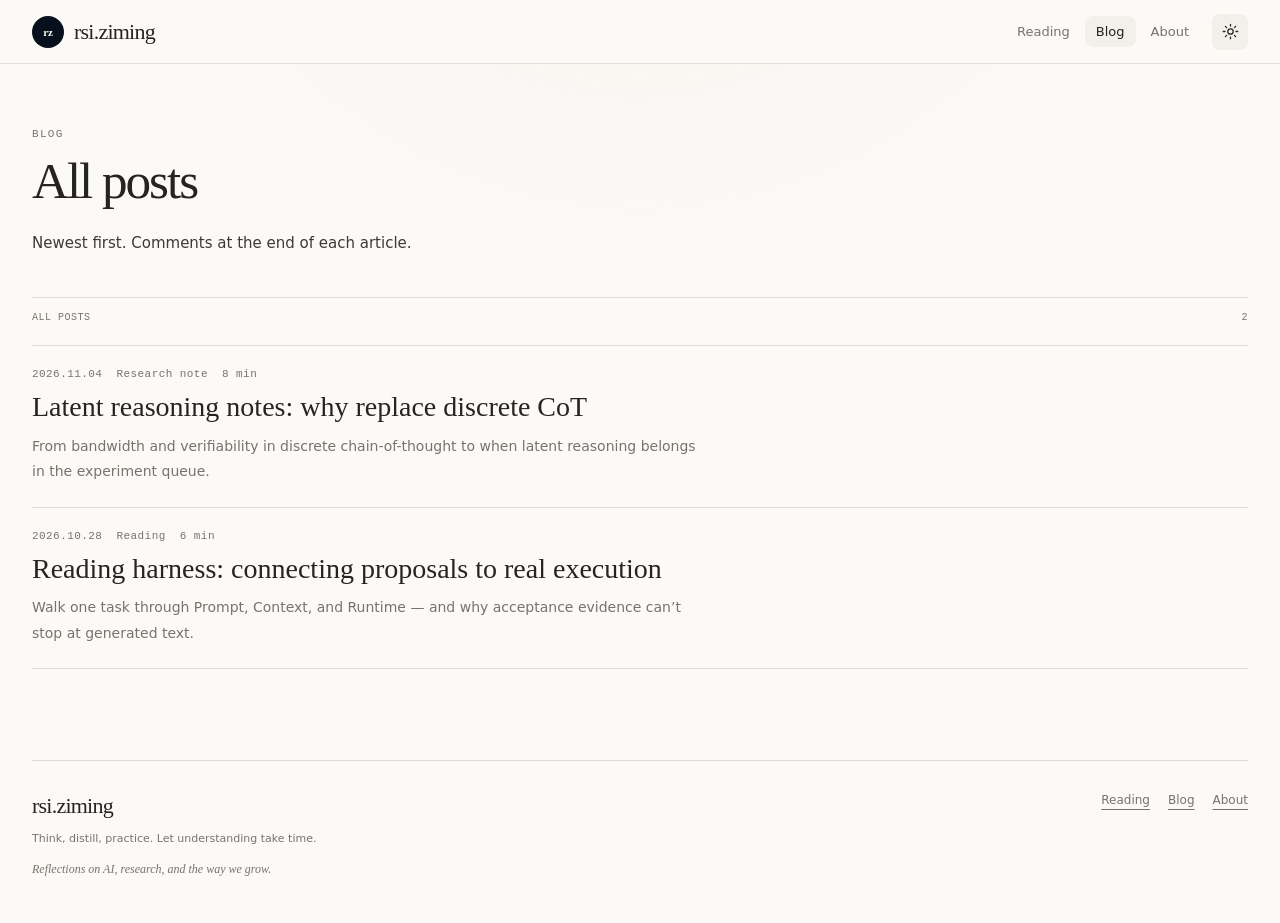
==== blog/index.html @ 31680afb "Add the rsi.ziming static site at the repository root. Serve the homepage, about page, and blog as p" ====
<!DOCTYPE html>
<html lang="en">
<head>
  <meta charset="UTF-8">
  <meta name="viewport" content="width=device-width, initial-scale=1">
  <meta name="description" content="Blog｜rsi.ziming">
  <meta name="theme-color" content="#fbfaf7">
  <title>Blog｜rsi.ziming</title>
  <script>
    (() => {
      let saved;
      try { saved = localStorage.getItem("theme"); } catch {}
      const theme = saved || (matchMedia("(prefers-color-scheme: dark)").matches ? "dark" : "light");
      document.documentElement.dataset.theme = theme;
      document.querySelector('meta[name="theme-color"]')?.setAttribute("content", theme === "dark" ? "#111210" : "#fbfaf7");
    })();
  </script>
  <link rel="stylesheet" href="../css/site.css">
</head>
<body>
  <a class="skip-link" href="#main">Skip to content</a>
  <header class="site-header">
    <a class="wordmark" href="../index.html" aria-label="rsi.ziming home">
      <span class="wordmark-mark" aria-hidden="true">rz</span>
      <span class="wordmark-name"><span class="brand-person" lang="en">rsi.ziming</span></span>
    </a>
    <div class="header-actions">
      <nav class="site-nav" aria-label="Primary">
        <a href="../index.html">Reading</a>
        <a href="index.html" aria-current="page">Blog</a>
        <a class="mobile-hidden" href="../about/index.html">About</a>
      </nav>
      <button class="theme-toggle" type="button" aria-label="Toggle light and dark theme" title="Toggle theme">
        <svg class="sun-icon" viewBox="0 0 20 20" aria-hidden="true"><circle cx="10" cy="10" r="3.2"></circle><path d="M10 1.5v2M10 16.5v2M1.5 10h2M16.5 10h2M4 4l1.4 1.4M14.6 14.6 16 16M16 4l-1.4 1.4M5.4 14.6 4 16"></path></svg>
        <svg class="moon-icon" viewBox="0 0 20 20" aria-hidden="true"><path d="M16.5 12.8A7 7 0 0 1 7.2 3.5a7 7 0 1 0 9.3 9.3Z"></path></svg>
      </button>
    </div>
  </header>

  <main id="main">
    <div class="page-shell">
      <header class="page-intro">
        <p class="eyebrow">BLOG</p>
        <h1>All posts</h1>
        <p class="intro-copy">Newest first. Comments at the end of each article.</p>
      </header>

      <div class="count-line">
        <span>ALL POSTS</span>
        <span>2</span>
      </div>

      <div class="post-list">
        <a class="post-card" href="latent-reasoning-notes.html">
          <div class="post-meta"><span>2026.11.04</span><span>Research note</span><span>8 min</span></div>
          <h2 class="post-title">Latent reasoning notes: why replace discrete CoT</h2>
          <p class="post-excerpt">From bandwidth and verifiability in discrete chain-of-thought to when latent reasoning belongs in the experiment queue.</p>
        </a>
        <a class="post-card" href="reading-harness.html">
          <div class="post-meta"><span>2026.10.28</span><span>Reading</span><span>6 min</span></div>
          <h2 class="post-title">Reading harness: connecting proposals to real execution</h2>
          <p class="post-excerpt">Walk one task through Prompt, Context, and Runtime — and why acceptance evidence can’t stop at generated text.</p>
        </a>
      </div>
    </div>
  </main>

  <footer class="site-footer">
    <div>
      <a href="../index.html" class="footer-name"><span class="brand-person" lang="en">rsi.ziming</span></a>
      <p>Think, distill, practice. Let understanding take time.</p>
      <p lang="en">Reflections on AI, research, and the way we grow.</p>
    </div>
    <nav aria-label="Footer">
      <a href="../index.html">Reading</a>
      <a href="index.html">Blog</a>
      <a href="../about/index.html">About</a>
    </nav>
  </footer>
  <script src="../js/site.js"></script>
</body>
</html>
---- css/site.css ----
:root {
  color-scheme: light;
  --bg: #fbfaf7;
  --surface: #f3f0ea;
  --surface-soft: #f7f5f0;
  --surface-strong: #e9e5dd;
  --text: #252421;
  --text-body: #3c3a36;
  --text-soft: #77736d;
  --text-muted: #a09b93;
  --line: #dedad2;
  --line-strong: #cbc5ba;
  --accent: #b84d2e;
  --accent-hover: #963d25;
  --accent-soft: #f2dfd7;
  --display: "Songti SC", "STSong", "Noto Serif CJK SC", ui-serif, Georgia, serif;
  --sans: "PingFang SC", "Hiragino Sans GB", "Microsoft YaHei", ui-sans-serif, system-ui, sans-serif;
  --mono: "SFMono-Regular", "Cascadia Mono", Consolas, monospace;
  --page-max: 1280px;
  --page-max-half: 640px;
  --page-gutter: 32px;
  --page: min(var(--page-max), calc(100vw - var(--page-gutter) - var(--page-gutter)));
  --measure: 680px;
  --space-page-top: clamp(44px, 5vw, 68px);
  --display-page-size: clamp(38px, 4vw, 54px);
  --display-section-size: clamp(28px, 2.5vw, 36px);
  --radius-sm: 6px;
  --radius: 10px;
  --radius-lg: 16px;
}

:root[data-theme="dark"] {
  color-scheme: dark;
  --bg: #111210;
  --surface: #1a1b18;
  --surface-soft: #161714;
  --surface-strong: #242521;
  --text: #eeede8;
  --text-body: #cfcdc5;
  --text-soft: #9c9991;
  --text-muted: #706e68;
  --line: #2c2d29;
  --line-strong: #3b3c36;
  --accent: #d36b49;
  --accent-hover: #e47a57;
  --accent-soft: #33211a;
}

* { box-sizing: border-box; }

html {
  background: var(--bg);
  color: var(--text);
  font-family: var(--sans);
  scroll-behavior: smooth;
}

body {
  background:
    radial-gradient(circle at 50% -18rem, color-mix(in srgb, var(--accent-soft) 40%, transparent), transparent 34rem),
    var(--bg);
  min-height: 100dvh;
  margin: 0;
  transition: background-color .25s, color .25s;
}

a { color: var(--text); }
button { font: inherit; }
[hidden] { display: none !important; }

::selection {
  color: #fff;
  background: var(--accent);
}

:focus-visible {
  outline: 2px solid var(--accent);
  outline-offset: 3px;
}

.skip-link {
  z-index: 100;
  border-radius: var(--radius-sm);
  background: var(--text);
  color: var(--bg);
  padding: 10px 14px;
  font-size: 12px;
  text-decoration: none;
  position: fixed;
  top: -80px;
  left: 16px;
}

.skip-link:focus { top: 16px; }

.site-header {
  z-index: 20;
  width: 100%;
  min-height: 64px;
  padding: 0 max(var(--page-gutter), calc(50vw - var(--page-max-half)));
  border-bottom: 1px solid color-mix(in srgb, var(--line) 78%, transparent);
  background: color-mix(in srgb, var(--bg) 90%, transparent);
  backdrop-filter: blur(16px) saturate(1.15);
  justify-content: space-between;
  align-items: center;
  gap: 24px;
  display: flex;
  position: sticky;
  top: 0;
}

.wordmark {
  align-items: center;
  gap: 10px;
  text-decoration: none;
  display: inline-flex;
}

.wordmark-mark {
  background: #07101c;
  border-radius: 50%;
  flex: none;
  width: 32px;
  height: 32px;
  color: #fbfaf7;
  font: 600 11px/32px Georgia, serif;
  letter-spacing: -0.02em;
  text-align: center;
}

.wordmark-name {
  white-space: nowrap;
  align-items: baseline;
  gap: .35em;
  display: inline-flex;
  font-size: 22px;
  line-height: 1;
}

.brand-person {
  letter-spacing: -0.035em;
  font-family: Georgia, "Times New Roman", serif;
  font-weight: 400;
}

.brand-label {
  color: var(--text-soft);
  font: 400 .57em var(--display);
  letter-spacing: .08em;
}

.header-actions,
.site-nav {
  align-items: center;
  display: flex;
}

.header-actions { gap: 12px; }

.site-nav { gap: 4px; }

.site-nav a {
  color: var(--text-soft);
  border-radius: 8px;
  padding: 8px 11px;
  font-size: 13px;
  text-decoration: none;
  transition: color .2s, background-color .2s;
}

.site-nav a:hover,
.site-nav a[aria-current="page"] {
  color: var(--text);
  background: var(--surface);
}

.theme-toggle {
  background: var(--surface);
  width: 36px;
  height: 36px;
  color: var(--text);
  cursor: pointer;
  border: 0;
  border-radius: 8px;
  place-items: center;
  transition: transform .2s, background-color .2s;
  display: grid;
}

.theme-toggle:hover {
  background: var(--surface-strong);
  transform: rotate(6deg);
}

.theme-toggle svg {
  fill: none;
  stroke: currentColor;
  stroke-linecap: round;
  stroke-linejoin: round;
  stroke-width: 1.5px;
  width: 17px;
  height: 17px;
}

.moon-icon,
:root[data-theme="dark"] .sun-icon { display: none; }

:root[data-theme="dark"] .moon-icon { display: block; }

main { min-height: 65vh; }

.page-shell {
  width: var(--page);
  padding: var(--space-page-top) 0 56px;
  margin: 0 auto;
}

.page-intro { max-width: 1060px; }

.page-intro h1 {
  max-width: 860px;
  font-family: var(--display);
  font-size: var(--display-page-size);
  letter-spacing: -0.04em;
  text-wrap: balance;
  margin: 12px 0 0;
  font-weight: 400;
  line-height: 1.14;
}

.page-intro .intro-copy {
  max-width: 620px;
  color: var(--text-body);
  text-wrap: pretty;
  margin: 20px 0 0;
  font-size: 15px;
  line-height: 1.8;
}

.eyebrow {
  color: var(--text-soft);
  font: 11px var(--mono);
  letter-spacing: .12em;
  text-transform: uppercase;
  margin: 0;
}

.count-line {
  border-top: 1px solid var(--line);
  color: var(--text-soft);
  font: 10px var(--mono);
  letter-spacing: .05em;
  justify-content: space-between;
  gap: 20px;
  margin-top: 40px;
  padding-top: 14px;
  display: flex;
}

.post-list {
  margin-top: 22px;
  display: grid;
  gap: 0;
}

.post-card {
  border-top: 1px solid var(--line);
  padding: 22px 0;
  text-decoration: none;
  display: grid;
  gap: 8px;
  transition: background-color .2s;
}

.post-card:last-child { border-bottom: 1px solid var(--line); }

.post-card:hover .post-title { color: var(--accent); }

.post-meta {
  color: var(--text-soft);
  font: 11px var(--mono);
  letter-spacing: .04em;
  display: flex;
  gap: 14px;
  flex-wrap: wrap;
}

.post-title {
  font-family: var(--display);
  font-size: clamp(22px, 2.2vw, 28px);
  font-weight: 400;
  line-height: 1.35;
  margin: 0;
  transition: color .2s;
}

.post-excerpt {
  color: var(--text-soft);
  margin: 0;
  max-width: 680px;
  font-size: 14px;
  line-height: 1.8;
}

.section-heading {
  justify-content: space-between;
  align-items: baseline;
  gap: 24px;
  margin: 56px 0 8px;
  display: flex;
}

.section-heading h2 {
  font-family: var(--display);
  font-size: var(--display-section-size);
  margin: 0;
  font-weight: 400;
}

.section-heading a {
  color: var(--text-soft);
  text-underline-offset: 4px;
  font-size: 13px;
}

.about-grid {
  grid-template-columns: .72fr 1.28fr;
  gap: clamp(40px, 7vw, 88px);
  margin-top: 56px;
  display: grid;
}

.about-aside {
  border-radius: var(--radius-lg);
  background: var(--surface);
  flex-direction: column;
  align-self: start;
  min-height: 220px;
  padding: 24px;
  display: flex;
}

.about-aside span {
  color: var(--text-soft);
  font: 10px var(--mono);
  letter-spacing: .08em;
}

.about-aside p {
  font-family: var(--display);
  margin: auto 0 0;
  font-size: 26px;
  line-height: 1.45;
}

.about-article { max-width: 700px; }

.about-article h2 {
  font-family: var(--display);
  margin: 0 0 12px;
  font-size: 26px;
  font-weight: 400;
}

.about-article h2:not(:first-child) { margin-top: 40px; }

.about-article p {
  color: var(--text-soft);
  margin: 0;
  font-size: 15px;
  line-height: 1.9;
}

.english-mission {
  margin-top: 22px;
  font: 15px/1.85 Georgia, serif;
}

.about-article a {
  color: var(--accent);
  text-underline-offset: 4px;
}

.article-shell {
  width: min(var(--measure), calc(100vw - 2 * var(--page-gutter)));
  padding: var(--space-page-top) 0 56px;
  margin: 0 auto;
}

.article-shell .eyebrow { margin-bottom: 18px; }

.article-shell h1 {
  font-family: var(--display);
  font-size: clamp(34px, 5vw, 48px);
  letter-spacing: -0.03em;
  font-weight: 400;
  line-height: 1.2;
  margin: 0 0 18px;
}

.article-meta {
  color: var(--text-soft);
  font: 12px var(--mono);
  letter-spacing: .04em;
  margin-bottom: 36px;
}

.article-body {
  color: var(--text-body);
  font-size: 16px;
  line-height: 1.9;
}

.article-body p { margin: 0 0 1.2em; }
.article-body h2 {
  font-family: var(--display);
  font-size: 28px;
  font-weight: 400;
  margin: 2em 0 .7em;
}
.article-body ul { padding-left: 1.2em; margin: 0 0 1.2em; }
.article-body li { margin-bottom: .4em; }
.article-body a { color: var(--accent); text-underline-offset: 4px; }

.comments {
  border-top: 1px solid var(--line);
  margin-top: 48px;
  padding-top: 28px;
}

.comments h2 {
  font-family: var(--display);
  font-size: 24px;
  font-weight: 400;
  margin: 0 0 8px;
}

.comments-note {
  color: var(--text-soft);
  font-size: 13px;
  line-height: 1.7;
  margin: 0 0 20px;
}

.comments-note code {
  background: var(--surface);
  font: 12px var(--mono);
  border-radius: 5px;
  padding: 2px 6px;
}

.site-footer {
  width: var(--page);
  border-top: 1px solid var(--line);
  justify-content: space-between;
  gap: 40px;
  margin: 35px auto 0;
  padding: 32px 0 40px;
  display: flex;
}

.footer-name {
  white-space: nowrap;
  align-items: baseline;
  gap: .35em;
  display: inline-flex;
  font: 400 22px var(--display);
  text-decoration: none;
}

.site-footer p {
  color: var(--text-soft);
  margin: 10px 0 0;
  font-size: 11px;
  line-height: 1.8;
}

.site-footer p[lang="en"] {
  font-family: Georgia, serif;
  font-size: 12px;
  font-style: italic;
}

.site-footer nav {
  flex-wrap: wrap;
  align-content: start;
  gap: 18px;
  max-width: 400px;
  display: flex;
}

.site-footer nav a {
  color: var(--text-soft);
  text-underline-offset: 5px;
  font-size: 12px;
}

@media (width <= 720px) {
  .about-grid { grid-template-columns: 1fr; }
  .site-footer { flex-direction: column; gap: 28px; }
}

@media (width <= 640px) {
  :root {
    --page-gutter: 14px;
    --space-page-top: 40px;
  }

  .site-header { gap: 10px; min-height: 60px; }
  .wordmark-name { font-size: 18px; }
  .site-nav a { padding-inline: 8px; font-size: 12px; }
  .site-nav a.mobile-hidden { display: none; }
  .theme-toggle { width: 34px; height: 34px; }
}

@media (prefers-reduced-motion: reduce) {
  html { scroll-behavior: auto; }
  *, *::before, *::after {
    transition: none !important;
    animation-duration: .01ms !important;
    animation-iteration-count: 1 !important;
  }
}
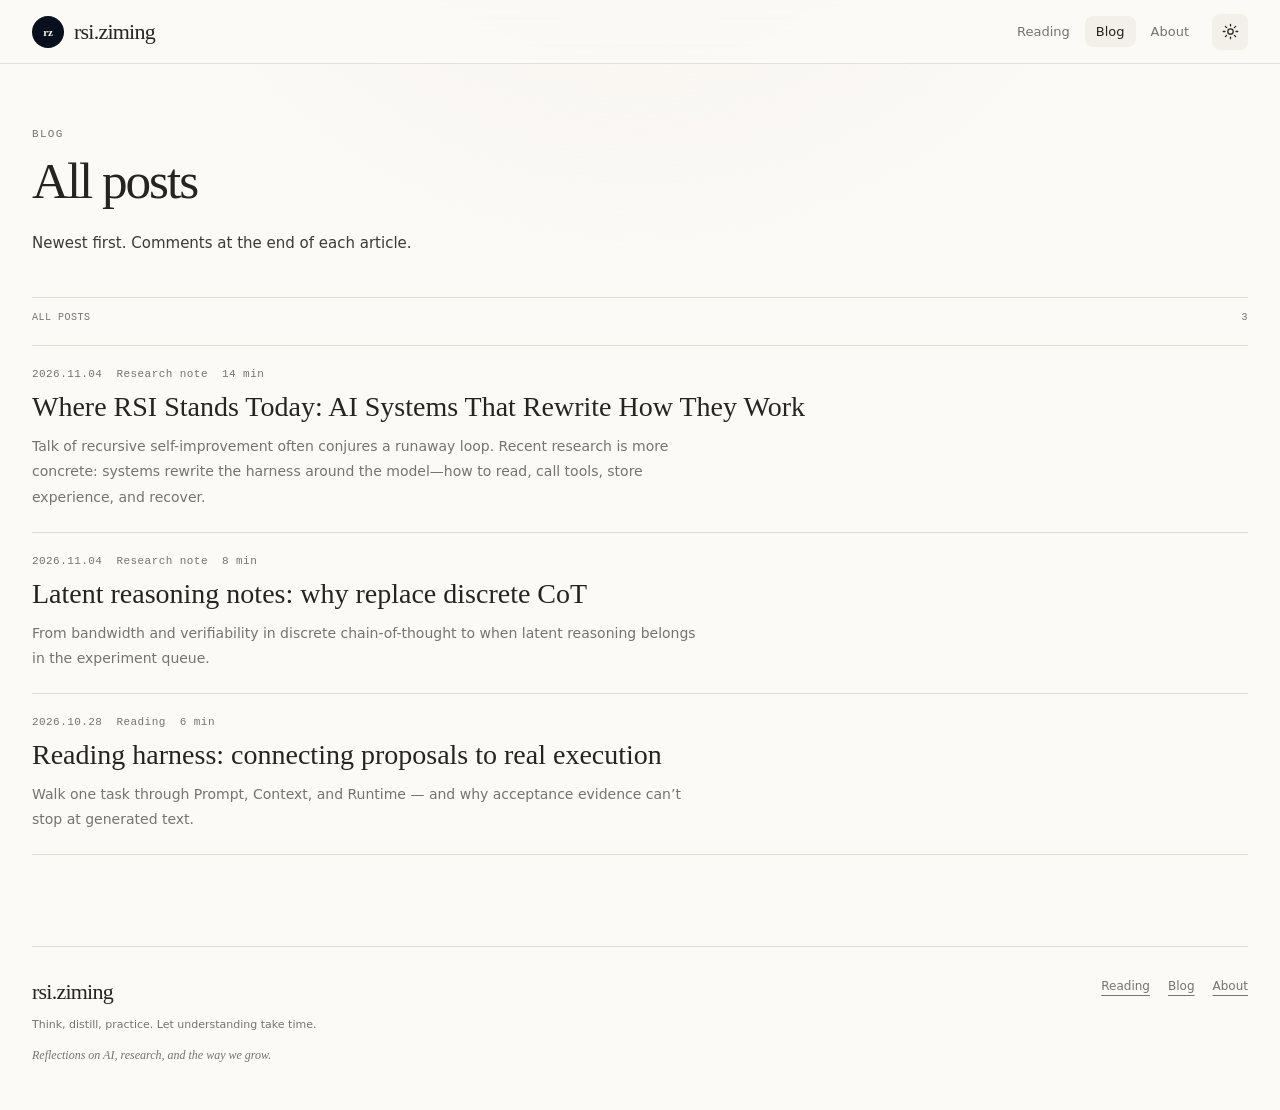
==== commit f7b5b818: "Add blog post: Where RSI Stands Today Co-authored-by: ZimingWu020 <ZimingWu020@users.noreply.github." ====
--- a/blog/index.html
+++ b/blog/index.html
@@ -47,10 +47,15 @@
 
       <div class="count-line">
         <span>ALL POSTS</span>
-        <span>2</span>
+        <span>3</span>
       </div>
 
       <div class="post-list">
+        <a class="post-card" href="where-rsi-stands-today.html">
+          <div class="post-meta"><span>2026.11.04</span><span>Research note</span><span>14 min</span></div>
+          <h2 class="post-title">Where RSI Stands Today: AI Systems That Rewrite How They Work</h2>
+          <p class="post-excerpt">Talk of recursive self-improvement often conjures a runaway loop. Recent research is more concrete: systems rewrite the harness around the model—how to read, call tools, store experience, and recover.</p>
+        </a>
         <a class="post-card" href="latent-reasoning-notes.html">
           <div class="post-meta"><span>2026.11.04</span><span>Research note</span><span>8 min</span></div>
           <h2 class="post-title">Latent reasoning notes: why replace discrete CoT</h2>
--- a/css/site.css
+++ b/css/site.css
@@ -421,6 +421,23 @@
 .article-body ul { padding-left: 1.2em; margin: 0 0 1.2em; }
 .article-body li { margin-bottom: .4em; }
 .article-body a { color: var(--accent); text-underline-offset: 4px; }
+.article-body h3 {
+  font-family: var(--display);
+  font-size: 22px;
+  font-weight: 400;
+  margin: 1.6em 0 .55em;
+}
+.article-body blockquote {
+  margin: 0 0 1.2em;
+  padding: 0 0 0 1em;
+  border-left: 3px solid var(--line-strong);
+  color: var(--text-soft);
+}
+.article-body hr {
+  border: 0;
+  border-top: 1px solid var(--line);
+  margin: 2.2em 0;
+}
 
 .comments {
   border-top: 1px solid var(--line);
